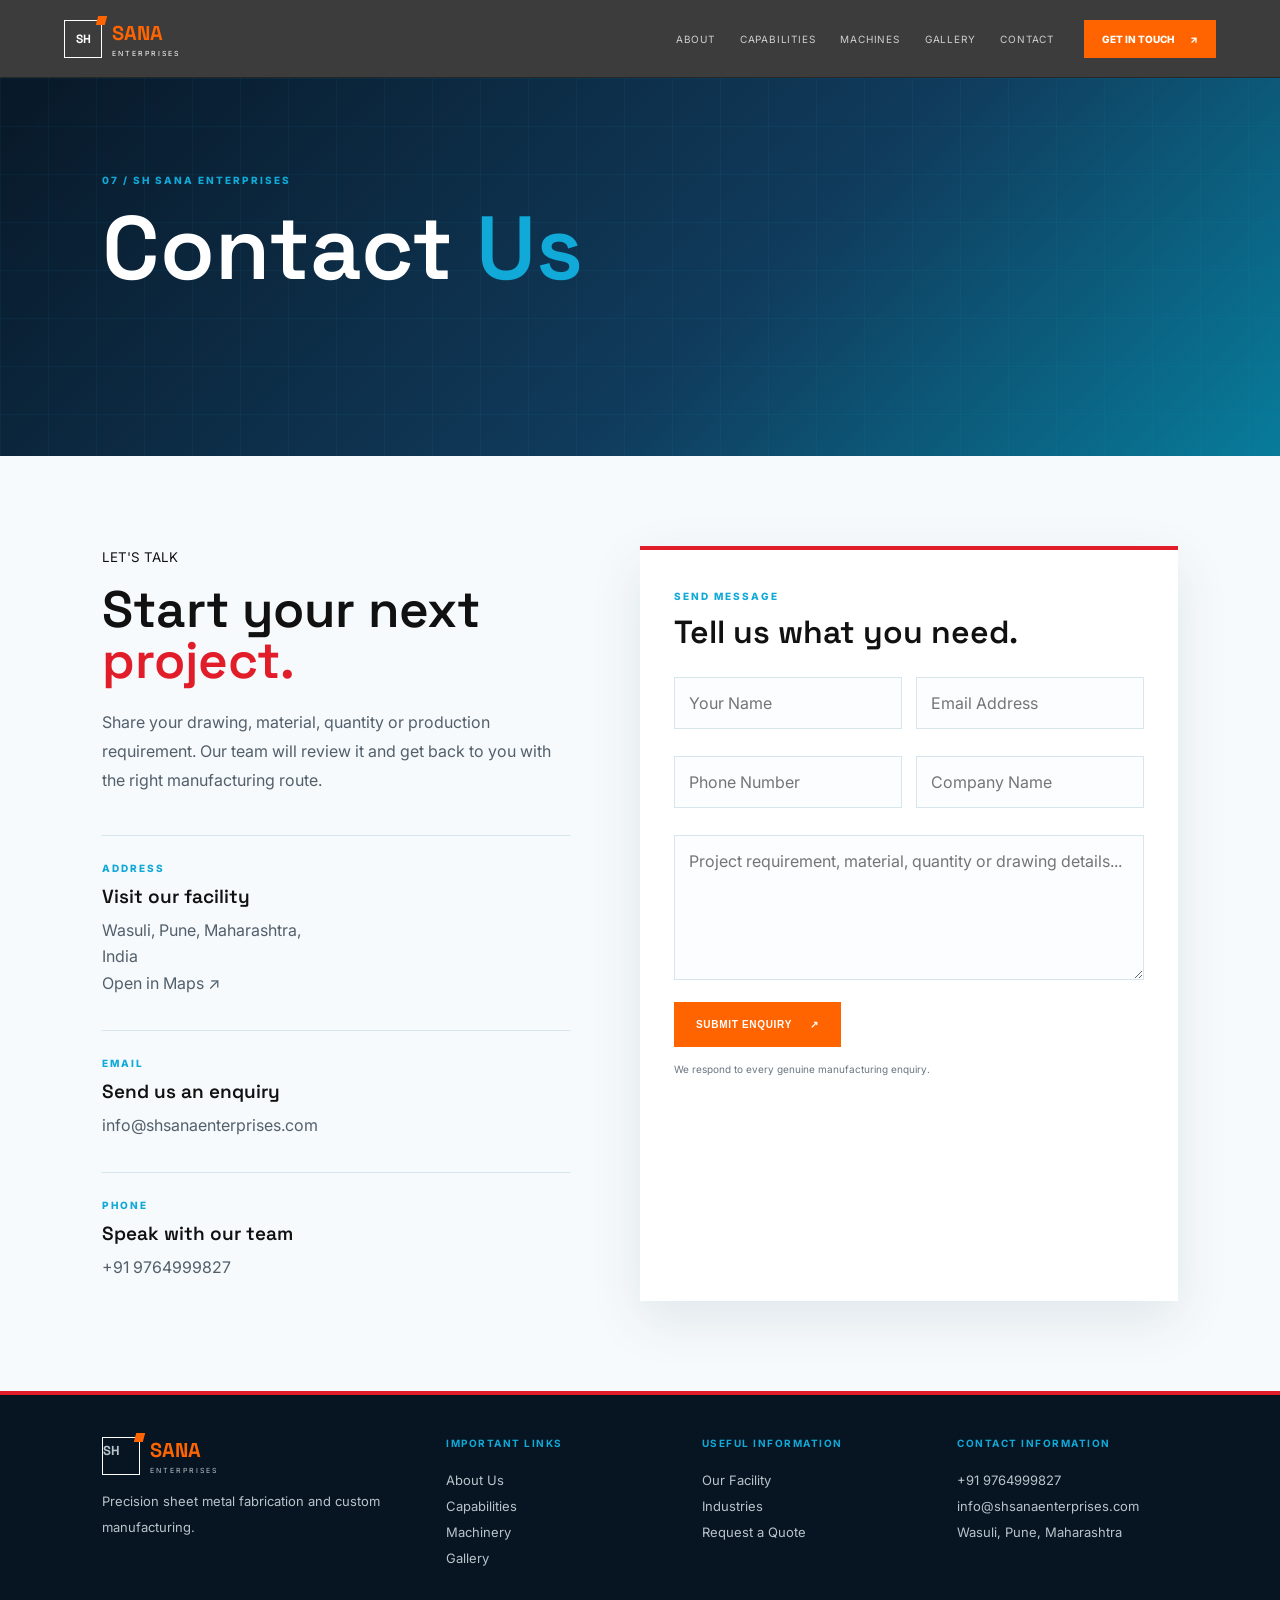
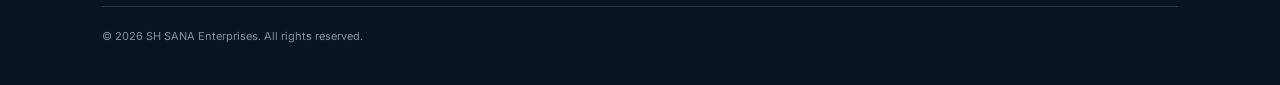
==== contact.html @ 7ee4628a "Add reference-style contact profile page" ====
<!doctype html>
<html lang="en">
<head>
<meta charset="utf-8">
<meta name="viewport" content="width=device-width,initial-scale=1">
<meta name="description" content="Contact SH SANA Enterprises Pvt. Ltd. for precision fabrication, machining, finishing and industrial assembly requirements.">
<title>Contact Us | SH SANA Enterprises Pvt. Ltd.</title>
<link rel="preconnect" href="https://fonts.googleapis.com">
<link rel="preconnect" href="https://fonts.gstatic.com" crossorigin>
<link href="https://fonts.googleapis.com/css2?family=Inter:wght@400;500;600;700;800&family=Space+Grotesk:wght@500;600;700&display=swap" rel="stylesheet">
<link rel="stylesheet" href="styles.css">
<style>
.contact-page{padding-top:78px}.contact-hero{min-height:42vh;padding:90px 8vw 70px;background:linear-gradient(135deg,#081827,#103b5c 58%,#087c9b);color:#fff;position:relative;overflow:hidden}.contact-hero:after{content:"";position:absolute;inset:0;background-image:linear-gradient(rgba(16,169,216,.13) 1px,transparent 1px),linear-gradient(90deg,rgba(16,169,216,.13) 1px,transparent 1px);background-size:48px 48px;opacity:.5}.contact-hero>*{position:relative;z-index:1}.contact-hero small,.contact-card small,.contact-form small{color:var(--cyan);font-weight:800;letter-spacing:2px;font-size:10px}.contact-hero h1{font:600 clamp(46px,7vw,92px)/.95 "Space Grotesk";margin:18px 0 0}.contact-hero h1 em{color:var(--cyan);font-style:normal}.contact-layout{display:grid;grid-template-columns:1fr 1.15fr;gap:70px;padding:90px 8vw;background:var(--paper)}.contact-layout h2{font:600 clamp(30px,4vw,52px)/1 "Space Grotesk";margin:18px 0 22px}.contact-layout h2 em{color:var(--red);font-style:normal}.contact-layout>div>p{max-width:480px;color:#53606b;line-height:1.8}.contact-details{display:grid;gap:14px;margin-top:40px}.contact-card{border-top:1px solid var(--line);padding:20px 0}.contact-card h3{font:600 19px "Space Grotesk";margin:8px 0}.contact-card p,.contact-card a{color:#53606b;line-height:1.65;text-decoration:none;margin:0}.contact-card a:hover{color:var(--red)}.contact-form{background:#fff;border-top:4px solid var(--red);padding:34px;box-shadow:0 18px 50px rgba(16,59,92,.1)}.contact-form h2{font-size:32px;margin-top:12px}.contact-form .two{display:grid;grid-template-columns:1fr 1fr;gap:14px}.contact-form input,.contact-form textarea{width:100%;border:1px solid var(--line);padding:15px 14px;margin:7px 0 10px;font:inherit;color:var(--ink);background:#fbfdfe}.contact-form textarea{min-height:145px;resize:vertical}.contact-form input:focus,.contact-form textarea:focus{outline:0;border-color:var(--cyan)}.contact-form button{border:0;cursor:pointer;margin-top:8px}.contact-form #contactNote{display:block;color:#687580;letter-spacing:0;font-weight:400;margin-top:16px}.contact-footer{padding:42px 8vw;background:#071522;color:#fff;display:grid;grid-template-columns:1.4fr 1fr 1fr 1fr;gap:35px}.contact-footer h4{color:var(--cyan);font-size:10px;letter-spacing:1.5px}.contact-footer a,.contact-footer span,.contact-footer p{display:block;color:#b8c4cc;text-decoration:none;font-size:13px;line-height:2}.contact-footer a:hover{color:#fff}.contact-footer .copyright{grid-column:1/-1;border-top:1px solid #263a49;padding-top:22px;color:#80909c;font-size:11px}
@media(max-width:800px){.contact-layout{grid-template-columns:1fr;padding:65px 7vw;gap:40px}.contact-footer{grid-template-columns:1fr 1fr;padding:36px 7vw}.contact-form{padding:24px}.contact-hero{padding:75px 7vw 60px}.contact-form .two{grid-template-columns:1fr}}
</style>
</head>
<body>
<header class="header" id="header">
  <a href="index.html" class="logo"><span class="logo-box">SH<i></i></span><span><b>SANA</b><small>ENTERPRISES</small></span></a>
  <nav><a href="index.html#about">About</a><a href="index.html#services">Capabilities</a><a href="index.html#machines">Machines</a><a href="index.html#gallery">Gallery</a><a href="contact.html">Contact</a></nav>
  <a class="top-cta" href="#message">Get in Touch <span>↗</span></a>
  <button class="hamb" id="hamb" aria-label="Open navigation">☰</button>
</header>

<main class="contact-page">
  <section class="contact-hero"><small>07 / SH SANA ENTERPRISES</small><h1>Contact <em>Us</em></h1></section>
  <section class="contact-layout">
    <div>
      <small>LET'S TALK</small><h2>Start your next<br><em>project.</em></h2>
      <p>Share your drawing, material, quantity or production requirement. Our team will review it and get back to you with the right manufacturing route.</p>
      <div class="contact-details">
        <article class="contact-card"><small>ADDRESS</small><h3>Visit our facility</h3><p>Wasuli, Pune, Maharashtra,<br>India</p><a href="https://maps.google.com/?q=Wasuli,Pune,Maharashtra" target="_blank" rel="noreferrer">Open in Maps ↗</a></article>
        <article class="contact-card"><small>EMAIL</small><h3>Send us an enquiry</h3><a href="mailto:info@shsanaenterprises.com">info@shsanaenterprises.com</a></article>
        <article class="contact-card"><small>PHONE</small><h3>Speak with our team</h3><a href="tel:+919764999827">+91 9764999827</a></article>
      </div>
    </div>
    <form class="contact-form" id="message">
      <small>SEND MESSAGE</small><h2>Tell us what you need.</h2>
      <div class="two"><input name="name" required placeholder="Your Name"><input name="email" type="email" required placeholder="Email Address"></div>
      <div class="two"><input name="phone" placeholder="Phone Number"><input name="company" placeholder="Company Name"></div>
      <textarea name="message" required placeholder="Project requirement, material, quantity or drawing details..."></textarea>
      <button class="btn orange" type="submit">Submit Enquiry <b>↗</b></button>
      <small id="contactNote">We respond to every genuine manufacturing enquiry.</small>
    </form>
  </section>
</main>

<footer class="contact-footer">
  <div><div class="logo"><span class="logo-box">SH<i></i></span><span><b>SANA</b><small>ENTERPRISES</small></span></div><p>Precision sheet metal fabrication and custom manufacturing.</p></div>
  <div><h4>IMPORTANT LINKS</h4><a href="index.html#about">About Us</a><a href="index.html#services">Capabilities</a><a href="index.html#machines">Machinery</a><a href="index.html#gallery">Gallery</a></div>
  <div><h4>USEFUL INFORMATION</h4><a href="index.html#facility">Our Facility</a><a href="index.html#industries">Industries</a><a href="index.html#contact">Request a Quote</a></div>
  <div><h4>CONTACT INFORMATION</h4><a href="tel:+919764999827">+91 9764999827</a><a href="mailto:info@shsanaenterprises.com">info@shsanaenterprises.com</a><span>Wasuli, Pune, Maharashtra</span></div>
  <div class="copyright">© 2026 SH SANA Enterprises. All rights reserved.</div>
</footer>
<script>
const nav=document.querySelector('.header nav');
document.getElementById('hamb').addEventListener('click',()=>nav.classList.toggle('open'));
nav.querySelectorAll('a').forEach(link=>link.addEventListener('click',()=>nav.classList.remove('open')));
document.getElementById('message').addEventListener('submit', function(event){
  event.preventDefault();
  const data=new FormData(this);
  const subject=encodeURIComponent('New website enquiry - '+data.get('name'));
  const body=encodeURIComponent(`Name: ${data.get('name')}\nEmail: ${data.get('email')}\nPhone: ${data.get('phone')||''}\nCompany: ${data.get('company')||''}\n\nProject requirement:\n${data.get('message')}`);
  document.getElementById('contactNote').textContent='Opening your email client...';
  location.href=`mailto:info@shsanaenterprises.com?subject=${subject}&body=${body}`;
});
</script>
</body>
</html>
---- styles.css ----
/* SH SANA brand palette */
:root{--cyan:#10a9d8;--red:#e21d2a;--blue:#153b70;--ink:#101a25;--paper:#f7fafc;--line:#d7e5ec}
body{background:var(--paper);color:var(--ink)}
.pointer{background:radial-gradient(circle,rgba(16,169,216,.16),transparent 68%)}
.header{background:rgba(16,59,92,.92);border-bottom-color:rgba(16,169,216,.35)}
.logo-box{border-color:var(--cyan)}
.logo-box i{background:var(--red)}
.logo b{color:var(--cyan)}
.header nav a:hover{color:var(--cyan)}
.top-cta,.btn.orange{background:var(--red)}
.top-cta:hover,.btn.orange:hover{background:#b91520}
.hero{background:linear-gradient(135deg,#081827 0%,#103b5c 58%,#087c9b 100%)}
.hero:after{background:linear-gradient(90deg,rgba(8,24,39,.98),rgba(8,24,39,.5) 48%,rgba(8,24,39,.08))}
.hero-lines{opacity:.42;background-image:linear-gradient(rgba(16,169,216,.2) 1px,transparent 1px),linear-gradient(90deg,rgba(16,169,216,.2) 1px,transparent 1px)}
.hero h1 em,.section-title h2 em,.facility-copy h2 em,.contact-copy h2 em{color:var(--cyan)}
.eyebrow i{background:var(--red)}
.btn.outline{border-color:var(--cyan);color:#fff}
.btn.outline:hover{background:var(--cyan);color:var(--ink)}
.stats{background:var(--red)}
.section-title small,.feature>b,.machine small,.facility-copy>small,.contact-copy>small{color:var(--red)}
.about-visual .about-tag{background:var(--cyan);color:var(--ink)}
.feature{border-top-color:var(--line)}
.dark{background:var(--ink)}
.service:hover{border-color:var(--cyan)}
.service>b,.service a{color:var(--cyan)}
.machine-photo{background:#dcebf2}
.facility{background:linear-gradient(135deg,#0d263d,#102c44 60%,#124d69)}
.facility-list span:before{background:var(--red)}
.industry:hover{background:var(--cyan);color:var(--ink)}
.industry b{color:var(--red)}
.ticker{background:var(--cyan);color:var(--ink)}
.g{border-color:var(--cyan)}
.contact{background:linear-gradient(135deg,#102c44,#081827)}
.contact-info a{color:var(--cyan)}
.quote-form input:focus,.quote-form textarea:focus{border-color:var(--cyan)}
footer{background:#071522;border-top:4px solid var(--red)}
footer h4{color:var(--cyan)}
@media(max-width:800px){.header nav{background:#102c44}.top-cta{display:none}}
*{box-sizing:border-box}html{scroll-behavior:smooth}body{margin:0;background:#f4f4f1;color:#111;font-family:Inter,Arial,sans-serif;overflow-x:hidden}.grain{position:fixed;inset:0;z-index:100;pointer-events:none;opacity:.035;background-image:url("data:image/svg+xml,%3Csvg xmlns='http://www.w3.org/2000/svg' width='180' height='180'%3E%3Cfilter id='n'%3E%3CfeTurbulence type='fractalNoise' baseFrequency='.9' numOctaves='3'/%3E%3C/filter%3E%3Crect width='100%25' height='100%25' filter='url(%23n)'/%3E%3C/svg%3E")}.pointer{position:fixed;width:240px;height:240px;border-radius:50%;background:radial-gradient(circle,rgba(255,91,0,.13),transparent 68%);pointer-events:none;z-index:1;transform:translate(-50%,-50%)}a{color:inherit}.header{height:78px;position:fixed;z-index:90;inset:0 0 auto;display:flex;align-items:center;padding:0 5vw;background:rgba(7,8,8,.78);backdrop-filter:blur(18px);color:#fff;border-bottom:1px solid #252626}.logo{display:flex;align-items:center;gap:10px;text-decoration:none;margin-right:auto}.logo-box{width:38px;height:38px;border:1px solid #fff;display:grid;place-items:center;font:700 12px "Space Grotesk";position:relative}.logo-box i{position:absolute;width:9px;height:9px;background:#ff6400;right:-5px;top:-5px;transform:skew(-15deg)}.logo>span:last-child{display:flex;flex-direction:column;line-height:.85}.logo b{font:700 20px "Space Grotesk";color:#ff6400}.logo small{font-size:7px;letter-spacing:2px;margin-top:5px}.header nav{display:flex;gap:25px}.header nav a{font-size:10px;text-transform:uppercase;letter-spacing:.8px;text-decoration:none;color:#cfcfcf;transition:.2s}.header nav a:hover{color:#ff6400}.top-cta{margin-left:30px;background:#ff6400;color:#fff;text-decoration:none;padding:13px 18px;font-size:10px;font-weight:800;text-transform:uppercase}.top-cta span{margin-left:14px}.hamb{display:none;background:none;border:0;color:#fff;font-size:24px}.hero{min-height:100vh;background:#080909;color:#fff;position:relative;display:flex;align-items:center;padding:140px 7vw 80px;overflow:hidden}.hero:before{content:"";position:absolute;inset:0;background:radial-gradient(circle at 78% 50%,rgba(255,90,0,.18),transparent 28%),linear-gradient(90deg,#060707 25%,rgba(6,7,7,.84),#111 100%)}.hero-lines{position:absolute;inset:0;background-image:linear-gradient(rgba(255,255,255,.035) 1px,transparent 1px),linear-gradient(90deg,rgba(255,255,255,.035) 1px,transparent 1px);background-size:70px 70px;animation:moveGrid 20s linear infinite}.hero-content{position:relative;z-index:4;max-width:700px}.eyebrow,.section-title small,.facility-copy>small,.contact-copy>small{color:#ff6400;font-size:10px;font-weight:800;letter-spacing:2px}.eyebrow i{display:inline-block;width:28px;height:1px;background:#ff6400;vertical-align:middle;margin-right:8px}.hero h1{font:700 clamp(65px,8vw,115px) "Space Grotesk";line-height:.86;letter-spacing:-6px;margin:26px 0}.hero h1 em,.section-title em,.facility-copy em,.contact-copy em{font-style:normal;color:#ff6400}.hero-content>p{max-width:590px;color:#aaa;line-height:1.8;font-size:15px}.actions{display:flex;gap:12px;margin-top:32px}.btn{display:inline-flex;align-items:center;gap:18px;padding:17px 22px;border:1px solid transparent;text-decoration:none;text-transform:uppercase;font-size:10px;font-weight:800;letter-spacing:.7px;cursor:pointer}.btn.orange{background:#ff6400;color:#fff}.btn.outline{border-color:#4a4a4a;color:#fff;background:transparent}.btn:hover{transform:translateY(-3px)}.trust-row{display:flex;flex-wrap:wrap;gap:18px;margin-top:42px;color:#888;font-size:9px;letter-spacing:1.3px}.trust-row span:before{content:"✦";color:#ff6400;margin-right:7px}.hero-image{position:absolute;right:-2vw;top:15%;width:min(56vw,800px);height:680px;z-index:3}.hero-image img{position:absolute;width:76%;height:58%;object-fit:cover;right:4%;top:13%;filter:saturate(.72) contrast(1.1);clip-path:polygon(10% 0,100% 0,100% 86%,82% 100%,0 100%,0 14%);box-shadow:0 0 90px rgba(255,83,0,.12)}.hero-glow{position:absolute;right:15%;top:15%;width:65%;height:58%;background:#ff6400;filter:blur(120px);opacity:.14}.image-frame{position:absolute;right:5%;top:9%;width:76%;height:58%;border:1px solid rgba(255,100,0,.5);transform:translate(22px,20px)}.hero-spec{position:absolute;right:0;bottom:16%;border-left:2px solid #ff6400;padding-left:14px;display:flex;flex-direction:column}.hero-spec small{font-size:8px;letter-spacing:2px;color:#888}.hero-spec strong{font:700 52px "Space Grotesk";line-height:1}.hero-spec strong span{font-size:15px;color:#ff6400}.hero-spec em{font-size:8px;letter-spacing:2px;color:#aaa;font-style:normal}.scroll{position:absolute;bottom:25px;left:7vw;color:#777;font-size:9px;letter-spacing:2px}.scroll b{color:#ff6400;margin-left:10px}.stats{display:grid;grid-template-columns:repeat(4,1fr);background:#ff6400;color:#fff;padding:28px 7vw}.stats>div{display:flex;align-items:baseline;justify-content:center;gap:8px;border-right:1px solid rgba(255,255,255,.3)}.stats>div:last-child{border:0}.stats strong{font:700 clamp(30px,4vw,53px) "Space Grotesk"}.stats span{font-size:8px;letter-spacing:1.2px}.section{padding:125px 7vw}.section-title{display:grid;grid-template-columns:1fr 1fr;gap:60px;align-items:end;margin-bottom:58px}.section-title h2{font:700 clamp(52px,6.4vw,90px) "Space Grotesk";line-height:.9;letter-spacing:-5px;margin:20px 0 0}.section-title p{max-width:530px;color:#666;font-size:14px;line-height:1.9}.about-grid{display:grid;grid-template-columns:1.05fr .95fr;gap:18px}.about-visual{position:relative;min-height:530px;background:#222;overflow:hidden}.about-visual img{width:100%;height:100%;object-fit:cover;filter:grayscale(.25) contrast(1.1)}.about-visual:after{content:"";position:absolute;inset:0;background:linear-gradient(135deg,transparent 45%,rgba(255,91,0,.25))}.about-tag{position:absolute;z-index:2;left:28px;bottom:25px;color:#fff;border-left:2px solid #ff6400;padding-left:12px;font:500 14px "Space Grotesk";letter-spacing:1px}.about-tag b{color:#ff6400}.about-copy{display:grid;background:#ddd;gap:1px}.feature{background:#f4f4f1;padding:34px;display:grid;grid-template-columns:45px 1fr;gap:20px}.feature>b{color:#ff6400;font:600 12px "Space Grotesk"}.feature h3{font:600 22px "Space Grotesk";margin:0 0 8px}.feature p{margin:0;color:#777;font-size:12px;line-height:1.7}.dark{background:#0a0b0b;color:#fff}.dark .section-title p{color:#858585}.service-grid{display:grid;grid-template-columns:repeat(4,1fr);gap:1px;background:#333}.service{background:#0e0f0f;min-height:275px;padding:30px;position:relative;transition:.3s}.service:hover{background:#171818;transform:translateY(-5px)}.service>span{color:#666;font-size:9px}.service>b{display:block;color:#ff6400;font-size:40px;font-weight:400;margin:28px 0}.service h3{font:600 23px "Space Grotesk";margin:0 0 9px}.service p{color:#888;font-size:12px;line-height:1.65;max-width:250px}.service a{position:absolute;bottom:27px;color:#ff6400;font-size:9px;text-transform:uppercase;text-decoration:none}.machine-grid{display:grid;grid-template-columns:repeat(3,1fr);gap:18px}.machine{background:#fff;border:1px solid #ddd;overflow:hidden;transition:.35s}.machine:hover{transform:translateY(-6px);box-shadow:0 25px 60px rgba(0,0,0,.12)}.machine-photo{height:320px;background:#ddd;overflow:hidden}.machine-photo img{width:100%;height:100%;object-fit:cover;transition:.7s;filter:saturate(.8)}.machine:hover .machine-photo img{transform:scale(1.06);filter:saturate(1)}.machine>div:last-child{padding:27px}.machine small{color:#ff6400;font-size:9px;letter-spacing:1.5px}.machine h3{font:700 28px "Space Grotesk";margin:8px 0}.machine p{color:#777;font-size:12px;line-height:1.7;margin:0}.facility{display:grid;grid-template-columns:.8fr 1.2fr;min-height:680px}.facility-copy{padding:120px 7vw}.facility-copy h2,.contact-copy h2{font:700 clamp(58px,7vw,100px) "Space Grotesk";line-height:.88;letter-spacing:-5px;margin:25px 0}.facility-copy>p,.contact-copy>p{color:#888;line-height:1.8;max-width:450px}.facility-list{display:flex;flex-direction:column;gap:12px;margin-top:45px}.facility-list span{font-size:9px;letter-spacing:1.5px;color:#ddd}.facility-list span:before{content:"—";color:#ff6400;margin-right:10px}.facility-photo{position:relative;overflow:hidden;background:#222}.facility-photo img{width:100%;height:100%;object-fit:cover;filter:grayscale(.2) contrast(1.1)}.facility-overlay{position:absolute;inset:0;background:linear-gradient(90deg,#0a0b0b 0%,transparent 35%,rgba(255,91,0,.18) 100%)}.coordinate{position:absolute;right:7%;top:12%;color:#fff;border-left:2px solid #ff6400;padding-left:12px;font:600 16px "Space Grotesk"}.coordinate b{color:#ff6400}.industry-grid{display:grid;grid-template-columns:repeat(4,1fr);gap:1px;background:#ccc}.industry{background:#f4f4f1;min-height:270px;padding:30px;position:relative;border:1px solid transparent;transition:.3s}.industry:hover{background:#fff;border-color:#ff6400;transform:translateY(-5px)}.industry>span{font-size:9px;color:#999}.industry h3{font:600 29px "Space Grotesk";margin:75px 0 8px;max-width:210px}.industry p{font-size:12px;color:#777;line-height:1.6;margin:0}.industry>b{position:absolute;right:24px;top:24px;color:#ff6400}.ticker{background:#ff6400;color:#fff;overflow:hidden;white-space:nowrap;padding:22px 0}.ticker div{display:inline-block;font:700 18px "Space Grotesk";letter-spacing:2px;animation:marquee 22s linear infinite}.ticker i{font-style:normal;margin:0 32px}.gallery-grid{display:grid;grid-template-columns:1.4fr .8fr .8fr;grid-template-rows:270px 270px;gap:10px}.g{margin:0;overflow:hidden;position:relative;background:#222}.g:first-child{grid-row:span 2}.g img{width:100%;height:100%;object-fit:cover;transition:.8s;filter:grayscale(.15) contrast(1.08)}.g:hover img{transform:scale(1.08);filter:grayscale(0)}.contact{display:grid;grid-template-columns:1fr 1fr;gap:80px;padding:125px 7vw}.contact-info{display:flex;flex-direction:column;gap:10px;margin-top:45px}.contact-info a,.contact-info span{color:#ddd;text-decoration:none;font-size:14px}.quote-form{background:#141515;border:1px solid #292a2a;padding:36px}.two{display:grid;grid-template-columns:1fr 1fr;gap:10px;margin-bottom:10px}.quote-form input,.quote-form textarea{width:100%;border:1px solid #333;background:#0d0e0e;color:#fff;padding:16px;font:inherit;font-size:12px;outline:none}.quote-form input:focus,.quote-form textarea:focus{border-color:#ff6400}.quote-form textarea{height:165px;resize:vertical;margin-bottom:14px}.quote-form>small{display:block;color:#666;font-size:9px;margin-top:13px;line-height:1.5}footer{background:#060707;color:#fff;padding:60px 7vw 20px;display:grid;grid-template-columns:1.4fr .7fr 1fr 1fr;gap:50px}.foot-brand p{color:#777;font-size:11px;line-height:1.7;max-width:280px;margin-top:18px}footer h4{font-size:9px;letter-spacing:1.5px;color:#ff6400;margin:0 0 18px}footer a,footer span,footer p{display:block;color:#888;text-decoration:none;font-size:11px;line-height:2}.footer-link{color:#fff!important;border-bottom:1px solid #ff6400;display:inline-block!important}.copyright{grid-column:1/-1;border-top:1px solid #222;padding-top:18px;color:#555;font-size:9px}.reveal{opacity:0;transform:translateY(35px);transition:opacity .8s ease,transform .8s cubic-bezier(.2,.7,.2,1)}.reveal.visible{opacity:1;transform:none}@keyframes moveGrid{to{background-position:70px 70px}}@keyframes marquee{to{transform:translateX(-50%)}}@media(max-width:1050px){.header nav{gap:13px}.header nav a{font-size:8px}.hero-image{right:-20%;opacity:.5}.service-grid{grid-template-columns:repeat(2,1fr)}.industry-grid{grid-template-columns:repeat(2,1fr)}.machine-grid{grid-template-columns:1fr}}@media(max-width:760px){.pointer{display:none}.header{padding:0 20px}.header nav,.top-cta{display:none}.hamb{display:block}.header nav.open{display:flex;position:absolute;top:78px;left:0;right:0;background:#090a0a;padding:24px;flex-direction:column;gap:18px}.header nav.open a{font-size:10px}.hero{padding:135px 24px 80px;min-height:850px}.hero h1{font-size:65px;letter-spacing:-4px}.hero-image{right:-55%;top:38%;width:760px;opacity:.32}.stats{grid-template-columns:repeat(2,1fr);padding:18px}.stats>div{padding:15px 3px;flex-direction:column;align-items:center}.stats>div:nth-child(2){border-right:0}.stats>div:nth-child(-n+2){border-bottom:1px solid rgba(255,255,255,.3)}.section{padding:80px 24px}.section-title{grid-template-columns:1fr;gap:25px;margin-bottom:40px}.section-title h2{font-size:55px;letter-spacing:-3px}.about-grid{grid-template-columns:1fr}.about-visual{min-height:430px}.service-grid{grid-template-columns:1fr}.service{min-height:245px}.facility{grid-template-columns:1fr}.facility-copy{padding:80px 24px}.facility-photo{min-height:430px}.industry-grid{grid-template-columns:1fr}.gallery-grid{grid-template-columns:1fr 1fr;grid-template-rows:210px 210px 210px}.g:first-child{grid-row:span 2}.contact{grid-template-columns:1fr;padding:80px 24px;gap:40px}.two{grid-template-columns:1fr}footer{grid-template-columns:1fr 1fr;padding:50px 24px;gap:35px}.foot-brand{grid-column:1/-1}.copyright{grid-column:1/-1}.trust-row{gap:10px}.actions{flex-direction:column;align-items:flex-start}}
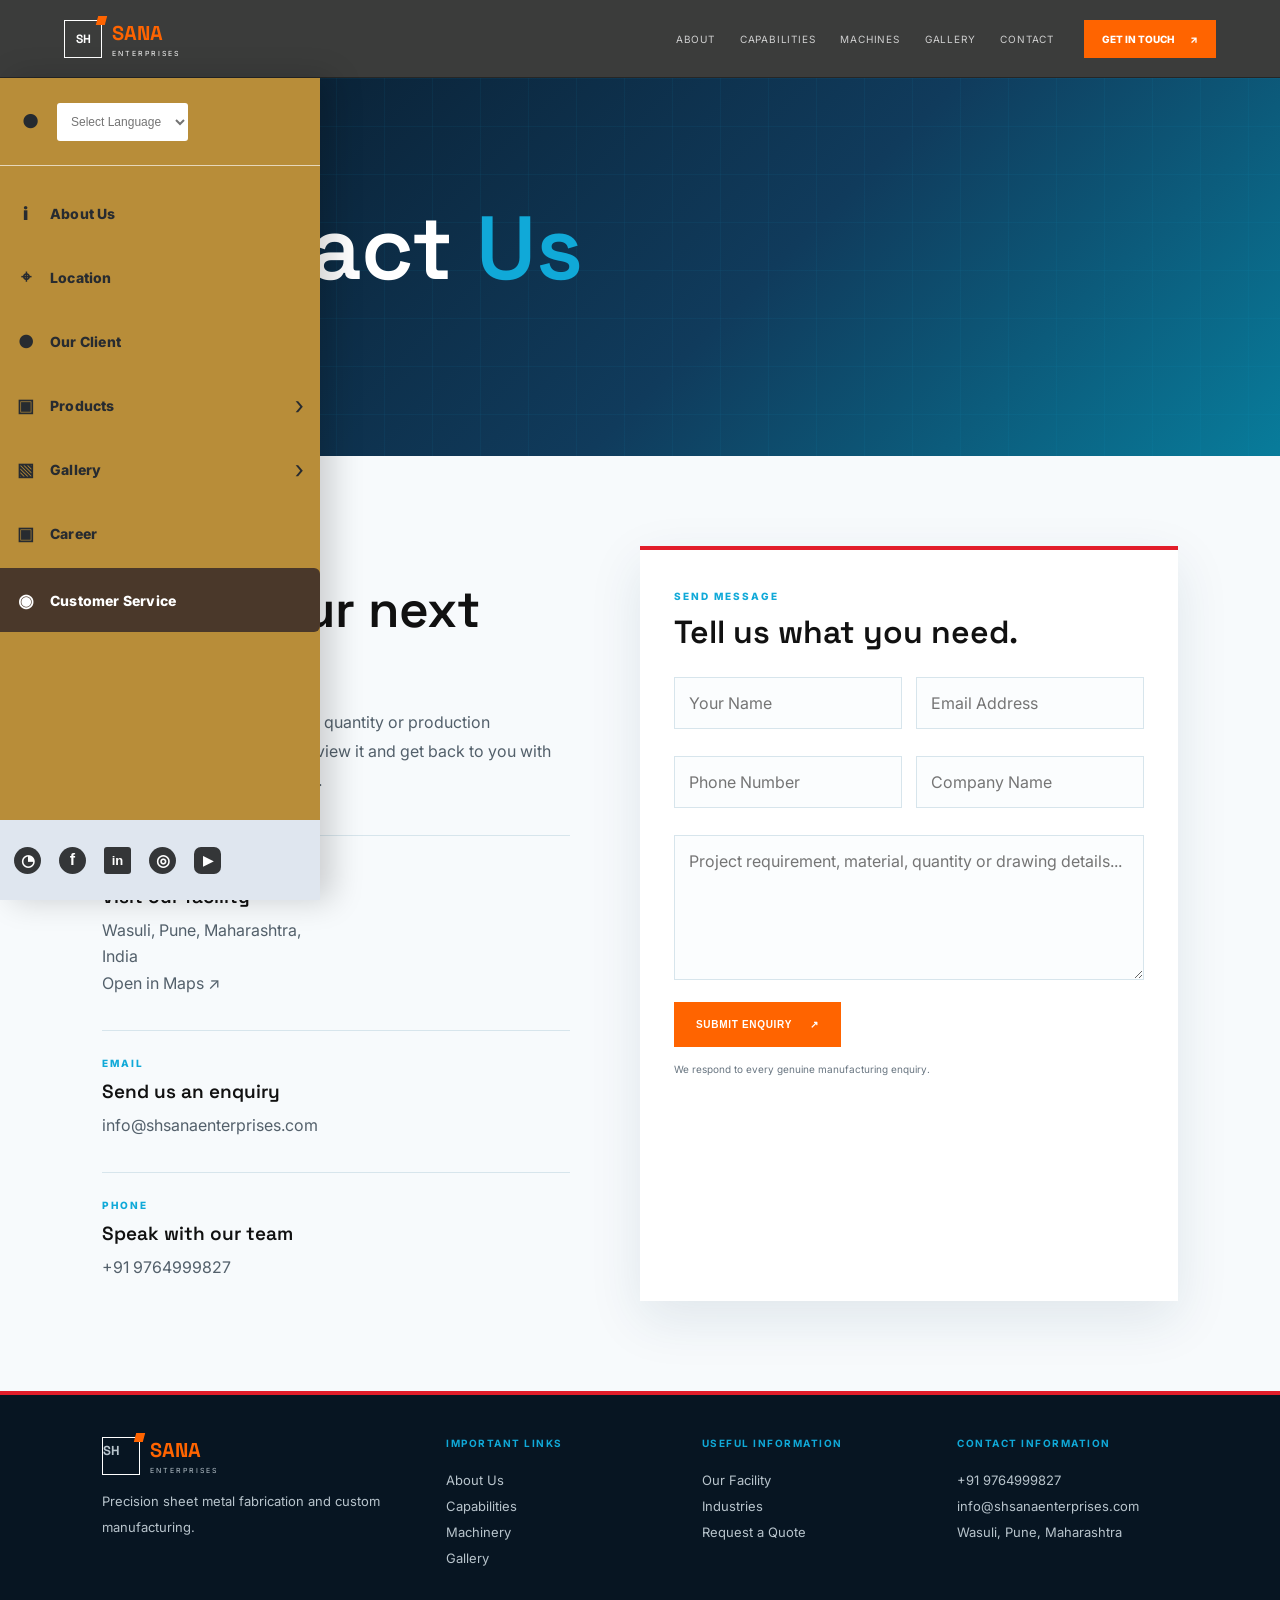
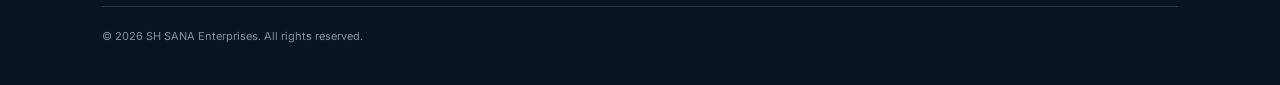
==== commit 24680b08: "Show mobile drawer by default" ====
--- a/contact.html
+++ b/contact.html
@@ -19,8 +19,17 @@
   <a href="index.html" class="logo"><span class="logo-box">SH<i></i></span><span><b>SANA</b><small>ENTERPRISES</small></span></a>
   <nav><a href="index.html#about">About</a><a href="index.html#services">Capabilities</a><a href="index.html#machines">Machines</a><a href="index.html#gallery">Gallery</a><a href="contact.html">Contact</a></nav>
   <a class="top-cta" href="#message">Get in Touch <span>↗</span></a>
-  <button class="hamb" id="hamb" aria-label="Open navigation">☰</button>
+  <button class="hamb" id="hamb" aria-label="Open navigation" aria-expanded="false">☰</button>
 </header>
+<div class="menu-overlay" id="menuOverlay"></div>
+<aside class="mobile-panel open" id="mobilePanel" aria-hidden="false">
+  <div class="panel-language"><span>●</span><select aria-label="Select language"><option>Select Language</option><option>English</option><option>Hindi</option><option>Marathi</option></select></div>
+  <nav class="panel-links">
+    <a href="index.html#about"><span class="panel-icon">i</span>About Us</a><a href="index.html#facility"><span class="panel-icon">⌖</span>Location</a><a href="index.html#industries"><span class="panel-icon">●</span>Our Client</a>
+    <a href="index.html#services"><span class="panel-icon">▣</span>Products <b>›</b></a><a href="index.html#gallery"><span class="panel-icon">▧</span>Gallery <b>›</b></a><a href="index.html#contact"><span class="panel-icon">▣</span>Career</a><a class="panel-service" href="#message"><span class="panel-icon">◉</span>Customer Service</a>
+  </nav>
+  <div class="panel-social"><a href="https://wa.me/919764999827" aria-label="WhatsApp">◔</a><a href="#" aria-label="Facebook">f</a><a href="#" aria-label="LinkedIn">in</a><a href="#" aria-label="Instagram">◎</a><a href="#" aria-label="YouTube">▶</a></div>
+</aside>
 
 <main class="contact-page">
   <section class="contact-hero"><small>07 / SH SANA ENTERPRISES</small><h1>Contact <em>Us</em></h1></section>
@@ -53,9 +62,11 @@
   <div class="copyright">© 2026 SH SANA Enterprises. All rights reserved.</div>
 </footer>
 <script>
-const nav=document.querySelector('.header nav');
-document.getElementById('hamb').addEventListener('click',()=>nav.classList.toggle('open'));
-nav.querySelectorAll('a').forEach(link=>link.addEventListener('click',()=>nav.classList.remove('open')));
+const nav=document.querySelector('.header nav'),hamb=document.getElementById('hamb'),panel=document.getElementById('mobilePanel'),overlay=document.getElementById('menuOverlay');
+function togglePanel(open){panel.classList.toggle('open',open);overlay.classList.toggle('open',open);panel.setAttribute('aria-hidden',String(!open));hamb.setAttribute('aria-expanded',String(open))}
+hamb.addEventListener('click',()=>togglePanel(!panel.classList.contains('open')));
+overlay.addEventListener('click',()=>togglePanel(false));
+document.querySelectorAll('.panel-links a').forEach(link=>link.addEventListener('click',()=>togglePanel(false)));
 document.getElementById('message').addEventListener('submit', function(event){
   event.preventDefault();
   const data=new FormData(this);
--- a/styles.css
+++ b/styles.css
@@ -36,4 +36,16 @@
 footer{background:#071522;border-top:4px solid var(--red)}
 footer h4{color:var(--cyan)}
 @media(max-width:800px){.header nav{background:#102c44}.top-cta{display:none}}
+.menu-overlay{display:none}.mobile-panel{display:none}
+@media(max-width:800px){
+	.hamb{display:block;position:relative;z-index:141;cursor:pointer}
+	.header nav{display:none}
+	.menu-overlay{display:block;position:fixed;inset:0;background:rgba(8,15,22,.42);opacity:0;pointer-events:none;transition:opacity .25s;z-index:120}
+	.mobile-panel{display:flex;flex-direction:column;position:fixed;z-index:130;inset:0 auto 0 0;width:min(320px,82vw);background:#b88d39;color:#252a30;transform:translateX(-102%);transition:transform .3s ease;box-shadow:12px 0 30px rgba(0,0,0,.18)}
+	.mobile-panel.open{transform:translateX(0)}.menu-overlay.open{opacity:1;pointer-events:auto}
+	.panel-language{height:88px;border-bottom:1px solid rgba(255,255,255,.65);display:flex;align-items:center;gap:18px;padding:0 22px;font-size:19px}.panel-language select{min-width:126px;padding:11px 10px;border:0;border-radius:3px;background:#fff;color:#747474;font-size:12px}.panel-links{display:flex!important;flex-direction:column;gap:0!important;padding-top:15px}.panel-links a{display:flex;align-items:center;gap:14px;min-height:64px;padding:0 16px;color:#272b30!important;text-decoration:none!important;font-size:14px!important;font-weight:800;letter-spacing:.2px;text-transform:none!important}.panel-links a b{margin-left:auto;font-size:25px;font-weight:400}.panel-icon{display:grid;place-items:center;width:20px;font-size:18px;font-weight:900}.panel-service{margin-top:3px;background:#4a382a;color:#fff!important;border-radius:0 6px 6px 0}.panel-service .panel-icon{color:#fff}.panel-social{margin-top:auto;min-height:80px;background:#dfe6ef;display:flex;align-items:center;gap:18px;padding:0 14px}.panel-social a{display:grid;place-items:center;width:27px;height:27px;border-radius:50%;background:#343638;color:#fff;text-decoration:none;font:bold 16px Arial}.panel-social a:nth-child(3){border-radius:3px;font-size:13px}.panel-social a:last-child{border-radius:7px;font-size:13px}
+}
+.mobile-panel{display:flex;flex-direction:column;position:fixed;z-index:130;inset:78px auto 0 0;width:320px;background:#b88d39;color:#252a30;transform:translateX(0);box-shadow:12px 0 30px rgba(0,0,0,.18)}
+.mobile-panel.open{transform:translateX(0)}.panel-language{height:88px;flex:none;border-bottom:1px solid rgba(255,255,255,.65);display:flex;align-items:center;gap:18px;padding:0 22px;font-size:19px}.panel-language select{min-width:126px;padding:11px 10px;border:0;border-radius:3px;background:#fff;color:#747474;font-size:12px}.panel-links{display:flex;flex-direction:column;gap:0;padding-top:15px}.panel-links a{display:flex;align-items:center;gap:14px;min-height:64px;padding:0 16px;color:#272b30;text-decoration:none;font-size:14px;font-weight:800;letter-spacing:.2px}.panel-links a b{margin-left:auto;font-size:25px;font-weight:400}.panel-icon{display:grid;place-items:center;width:20px;font-size:18px;font-weight:900}.panel-service{margin-top:3px;background:#4a382a;color:#fff!important;border-radius:0 6px 6px 0}.panel-service .panel-icon{color:#fff}.panel-social{margin-top:auto;min-height:80px;background:#dfe6ef;display:flex;align-items:center;gap:18px;padding:0 14px}.panel-social a{display:grid;place-items:center;width:27px;height:27px;border-radius:50%;background:#343638;color:#fff;text-decoration:none;font:bold 16px Arial}.panel-social a:nth-child(3){border-radius:3px;font-size:13px}.panel-social a:last-child{border-radius:7px;font-size:13px}.hamb{display:block;position:relative;z-index:141;cursor:pointer}
+@media(max-width:800px){.mobile-panel{inset:0 auto 0 0;width:min(320px,82vw)}.hamb{display:block}}
 *{box-sizing:border-box}html{scroll-behavior:smooth}body{margin:0;background:#f4f4f1;color:#111;font-family:Inter,Arial,sans-serif;overflow-x:hidden}.grain{position:fixed;inset:0;z-index:100;pointer-events:none;opacity:.035;background-image:url("data:image/svg+xml,%3Csvg xmlns='http://www.w3.org/2000/svg' width='180' height='180'%3E%3Cfilter id='n'%3E%3CfeTurbulence type='fractalNoise' baseFrequency='.9' numOctaves='3'/%3E%3C/filter%3E%3Crect width='100%25' height='100%25' filter='url(%23n)'/%3E%3C/svg%3E")}.pointer{position:fixed;width:240px;height:240px;border-radius:50%;background:radial-gradient(circle,rgba(255,91,0,.13),transparent 68%);pointer-events:none;z-index:1;transform:translate(-50%,-50%)}a{color:inherit}.header{height:78px;position:fixed;z-index:90;inset:0 0 auto;display:flex;align-items:center;padding:0 5vw;background:rgba(7,8,8,.78);backdrop-filter:blur(18px);color:#fff;border-bottom:1px solid #252626}.logo{display:flex;align-items:center;gap:10px;text-decoration:none;margin-right:auto}.logo-box{width:38px;height:38px;border:1px solid #fff;display:grid;place-items:center;font:700 12px "Space Grotesk";position:relative}.logo-box i{position:absolute;width:9px;height:9px;background:#ff6400;right:-5px;top:-5px;transform:skew(-15deg)}.logo>span:last-child{display:flex;flex-direction:column;line-height:.85}.logo b{font:700 20px "Space Grotesk";color:#ff6400}.logo small{font-size:7px;letter-spacing:2px;margin-top:5px}.header nav{display:flex;gap:25px}.header nav a{font-size:10px;text-transform:uppercase;letter-spacing:.8px;text-decoration:none;color:#cfcfcf;transition:.2s}.header nav a:hover{color:#ff6400}.top-cta{margin-left:30px;background:#ff6400;color:#fff;text-decoration:none;padding:13px 18px;font-size:10px;font-weight:800;text-transform:uppercase}.top-cta span{margin-left:14px}.hamb{display:none;background:none;border:0;color:#fff;font-size:24px}.hero{min-height:100vh;background:#080909;color:#fff;position:relative;display:flex;align-items:center;padding:140px 7vw 80px;overflow:hidden}.hero:before{content:"";position:absolute;inset:0;background:radial-gradient(circle at 78% 50%,rgba(255,90,0,.18),transparent 28%),linear-gradient(90deg,#060707 25%,rgba(6,7,7,.84),#111 100%)}.hero-lines{position:absolute;inset:0;background-image:linear-gradient(rgba(255,255,255,.035) 1px,transparent 1px),linear-gradient(90deg,rgba(255,255,255,.035) 1px,transparent 1px);background-size:70px 70px;animation:moveGrid 20s linear infinite}.hero-content{position:relative;z-index:4;max-width:700px}.eyebrow,.section-title small,.facility-copy>small,.contact-copy>small{color:#ff6400;font-size:10px;font-weight:800;letter-spacing:2px}.eyebrow i{display:inline-block;width:28px;height:1px;background:#ff6400;vertical-align:middle;margin-right:8px}.hero h1{font:700 clamp(65px,8vw,115px) "Space Grotesk";line-height:.86;letter-spacing:-6px;margin:26px 0}.hero h1 em,.section-title em,.facility-copy em,.contact-copy em{font-style:normal;color:#ff6400}.hero-content>p{max-width:590px;color:#aaa;line-height:1.8;font-size:15px}.actions{display:flex;gap:12px;margin-top:32px}.btn{display:inline-flex;align-items:center;gap:18px;padding:17px 22px;border:1px solid transparent;text-decoration:none;text-transform:uppercase;font-size:10px;font-weight:800;letter-spacing:.7px;cursor:pointer}.btn.orange{background:#ff6400;color:#fff}.btn.outline{border-color:#4a4a4a;color:#fff;background:transparent}.btn:hover{transform:translateY(-3px)}.trust-row{display:flex;flex-wrap:wrap;gap:18px;margin-top:42px;color:#888;font-size:9px;letter-spacing:1.3px}.trust-row span:before{content:"✦";color:#ff6400;margin-right:7px}.hero-image{position:absolute;right:-2vw;top:15%;width:min(56vw,800px);height:680px;z-index:3}.hero-image img{position:absolute;width:76%;height:58%;object-fit:cover;right:4%;top:13%;filter:saturate(.72) contrast(1.1);clip-path:polygon(10% 0,100% 0,100% 86%,82% 100%,0 100%,0 14%);box-shadow:0 0 90px rgba(255,83,0,.12)}.hero-glow{position:absolute;right:15%;top:15%;width:65%;height:58%;background:#ff6400;filter:blur(120px);opacity:.14}.image-frame{position:absolute;right:5%;top:9%;width:76%;height:58%;border:1px solid rgba(255,100,0,.5);transform:translate(22px,20px)}.hero-spec{position:absolute;right:0;bottom:16%;border-left:2px solid #ff6400;padding-left:14px;display:flex;flex-direction:column}.hero-spec small{font-size:8px;letter-spacing:2px;color:#888}.hero-spec strong{font:700 52px "Space Grotesk";line-height:1}.hero-spec strong span{font-size:15px;color:#ff6400}.hero-spec em{font-size:8px;letter-spacing:2px;color:#aaa;font-style:normal}.scroll{position:absolute;bottom:25px;left:7vw;color:#777;font-size:9px;letter-spacing:2px}.scroll b{color:#ff6400;margin-left:10px}.stats{display:grid;grid-template-columns:repeat(4,1fr);background:#ff6400;color:#fff;padding:28px 7vw}.stats>div{display:flex;align-items:baseline;justify-content:center;gap:8px;border-right:1px solid rgba(255,255,255,.3)}.stats>div:last-child{border:0}.stats strong{font:700 clamp(30px,4vw,53px) "Space Grotesk"}.stats span{font-size:8px;letter-spacing:1.2px}.section{padding:125px 7vw}.section-title{display:grid;grid-template-columns:1fr 1fr;gap:60px;align-items:end;margin-bottom:58px}.section-title h2{font:700 clamp(52px,6.4vw,90px) "Space Grotesk";line-height:.9;letter-spacing:-5px;margin:20px 0 0}.section-title p{max-width:530px;color:#666;font-size:14px;line-height:1.9}.about-grid{display:grid;grid-template-columns:1.05fr .95fr;gap:18px}.about-visual{position:relative;min-height:530px;background:#222;overflow:hidden}.about-visual img{width:100%;height:100%;object-fit:cover;filter:grayscale(.25) contrast(1.1)}.about-visual:after{content:"";position:absolute;inset:0;background:linear-gradient(135deg,transparent 45%,rgba(255,91,0,.25))}.about-tag{position:absolute;z-index:2;left:28px;bottom:25px;color:#fff;border-left:2px solid #ff6400;padding-left:12px;font:500 14px "Space Grotesk";letter-spacing:1px}.about-tag b{color:#ff6400}.about-copy{display:grid;background:#ddd;gap:1px}.feature{background:#f4f4f1;padding:34px;display:grid;grid-template-columns:45px 1fr;gap:20px}.feature>b{color:#ff6400;font:600 12px "Space Grotesk"}.feature h3{font:600 22px "Space Grotesk";margin:0 0 8px}.feature p{margin:0;color:#777;font-size:12px;line-height:1.7}.dark{background:#0a0b0b;color:#fff}.dark .section-title p{color:#858585}.service-grid{display:grid;grid-template-columns:repeat(4,1fr);gap:1px;background:#333}.service{background:#0e0f0f;min-height:275px;padding:30px;position:relative;transition:.3s}.service:hover{background:#171818;transform:translateY(-5px)}.service>span{color:#666;font-size:9px}.service>b{display:block;color:#ff6400;font-size:40px;font-weight:400;margin:28px 0}.service h3{font:600 23px "Space Grotesk";margin:0 0 9px}.service p{color:#888;font-size:12px;line-height:1.65;max-width:250px}.service a{position:absolute;bottom:27px;color:#ff6400;font-size:9px;text-transform:uppercase;text-decoration:none}.machine-grid{display:grid;grid-template-columns:repeat(3,1fr);gap:18px}.machine{background:#fff;border:1px solid #ddd;overflow:hidden;transition:.35s}.machine:hover{transform:translateY(-6px);box-shadow:0 25px 60px rgba(0,0,0,.12)}.machine-photo{height:320px;background:#ddd;overflow:hidden}.machine-photo img{width:100%;height:100%;object-fit:cover;transition:.7s;filter:saturate(.8)}.machine:hover .machine-photo img{transform:scale(1.06);filter:saturate(1)}.machine>div:last-child{padding:27px}.machine small{color:#ff6400;font-size:9px;letter-spacing:1.5px}.machine h3{font:700 28px "Space Grotesk";margin:8px 0}.machine p{color:#777;font-size:12px;line-height:1.7;margin:0}.facility{display:grid;grid-template-columns:.8fr 1.2fr;min-height:680px}.facility-copy{padding:120px 7vw}.facility-copy h2,.contact-copy h2{font:700 clamp(58px,7vw,100px) "Space Grotesk";line-height:.88;letter-spacing:-5px;margin:25px 0}.facility-copy>p,.contact-copy>p{color:#888;line-height:1.8;max-width:450px}.facility-list{display:flex;flex-direction:column;gap:12px;margin-top:45px}.facility-list span{font-size:9px;letter-spacing:1.5px;color:#ddd}.facility-list span:before{content:"—";color:#ff6400;margin-right:10px}.facility-photo{position:relative;overflow:hidden;background:#222}.facility-photo img{width:100%;height:100%;object-fit:cover;filter:grayscale(.2) contrast(1.1)}.facility-overlay{position:absolute;inset:0;background:linear-gradient(90deg,#0a0b0b 0%,transparent 35%,rgba(255,91,0,.18) 100%)}.coordinate{position:absolute;right:7%;top:12%;color:#fff;border-left:2px solid #ff6400;padding-left:12px;font:600 16px "Space Grotesk"}.coordinate b{color:#ff6400}.industry-grid{display:grid;grid-template-columns:repeat(4,1fr);gap:1px;background:#ccc}.industry{background:#f4f4f1;min-height:270px;padding:30px;position:relative;border:1px solid transparent;transition:.3s}.industry:hover{background:#fff;border-color:#ff6400;transform:translateY(-5px)}.industry>span{font-size:9px;color:#999}.industry h3{font:600 29px "Space Grotesk";margin:75px 0 8px;max-width:210px}.industry p{font-size:12px;color:#777;line-height:1.6;margin:0}.industry>b{position:absolute;right:24px;top:24px;color:#ff6400}.ticker{background:#ff6400;color:#fff;overflow:hidden;white-space:nowrap;padding:22px 0}.ticker div{display:inline-block;font:700 18px "Space Grotesk";letter-spacing:2px;animation:marquee 22s linear infinite}.ticker i{font-style:normal;margin:0 32px}.gallery-grid{display:grid;grid-template-columns:1.4fr .8fr .8fr;grid-template-rows:270px 270px;gap:10px}.g{margin:0;overflow:hidden;position:relative;background:#222}.g:first-child{grid-row:span 2}.g img{width:100%;height:100%;object-fit:cover;transition:.8s;filter:grayscale(.15) contrast(1.08)}.g:hover img{transform:scale(1.08);filter:grayscale(0)}.contact{display:grid;grid-template-columns:1fr 1fr;gap:80px;padding:125px 7vw}.contact-info{display:flex;flex-direction:column;gap:10px;margin-top:45px}.contact-info a,.contact-info span{color:#ddd;text-decoration:none;font-size:14px}.quote-form{background:#141515;border:1px solid #292a2a;padding:36px}.two{display:grid;grid-template-columns:1fr 1fr;gap:10px;margin-bottom:10px}.quote-form input,.quote-form textarea{width:100%;border:1px solid #333;background:#0d0e0e;color:#fff;padding:16px;font:inherit;font-size:12px;outline:none}.quote-form input:focus,.quote-form textarea:focus{border-color:#ff6400}.quote-form textarea{height:165px;resize:vertical;margin-bottom:14px}.quote-form>small{display:block;color:#666;font-size:9px;margin-top:13px;line-height:1.5}footer{background:#060707;color:#fff;padding:60px 7vw 20px;display:grid;grid-template-columns:1.4fr .7fr 1fr 1fr;gap:50px}.foot-brand p{color:#777;font-size:11px;line-height:1.7;max-width:280px;margin-top:18px}footer h4{font-size:9px;letter-spacing:1.5px;color:#ff6400;margin:0 0 18px}footer a,footer span,footer p{display:block;color:#888;text-decoration:none;font-size:11px;line-height:2}.footer-link{color:#fff!important;border-bottom:1px solid #ff6400;display:inline-block!important}.copyright{grid-column:1/-1;border-top:1px solid #222;padding-top:18px;color:#555;font-size:9px}.reveal{opacity:0;transform:translateY(35px);transition:opacity .8s ease,transform .8s cubic-bezier(.2,.7,.2,1)}.reveal.visible{opacity:1;transform:none}@keyframes moveGrid{to{background-position:70px 70px}}@keyframes marquee{to{transform:translateX(-50%)}}@media(max-width:1050px){.header nav{gap:13px}.header nav a{font-size:8px}.hero-image{right:-20%;opacity:.5}.service-grid{grid-template-columns:repeat(2,1fr)}.industry-grid{grid-template-columns:repeat(2,1fr)}.machine-grid{grid-template-columns:1fr}}@media(max-width:760px){.pointer{display:none}.header{padding:0 20px}.header nav,.top-cta{display:none}.hamb{display:block}.header nav.open{display:flex;position:absolute;top:78px;left:0;right:0;background:#090a0a;padding:24px;flex-direction:column;gap:18px}.header nav.open a{font-size:10px}.hero{padding:135px 24px 80px;min-height:850px}.hero h1{font-size:65px;letter-spacing:-4px}.hero-image{right:-55%;top:38%;width:760px;opacity:.32}.stats{grid-template-columns:repeat(2,1fr);padding:18px}.stats>div{padding:15px 3px;flex-direction:column;align-items:center}.stats>div:nth-child(2){border-right:0}.stats>div:nth-child(-n+2){border-bottom:1px solid rgba(255,255,255,.3)}.section{padding:80px 24px}.section-title{grid-template-columns:1fr;gap:25px;margin-bottom:40px}.section-title h2{font-size:55px;letter-spacing:-3px}.about-grid{grid-template-columns:1fr}.about-visual{min-height:430px}.service-grid{grid-template-columns:1fr}.service{min-height:245px}.facility{grid-template-columns:1fr}.facility-copy{padding:80px 24px}.facility-photo{min-height:430px}.industry-grid{grid-template-columns:1fr}.gallery-grid{grid-template-columns:1fr 1fr;grid-template-rows:210px 210px 210px}.g:first-child{grid-row:span 2}.contact{grid-template-columns:1fr;padding:80px 24px;gap:40px}.two{grid-template-columns:1fr}footer{grid-template-columns:1fr 1fr;padding:50px 24px;gap:35px}.foot-brand{grid-column:1/-1}.copyright{grid-column:1/-1}.trust-row{gap:10px}.actions{flex-direction:column;align-items:flex-start}}
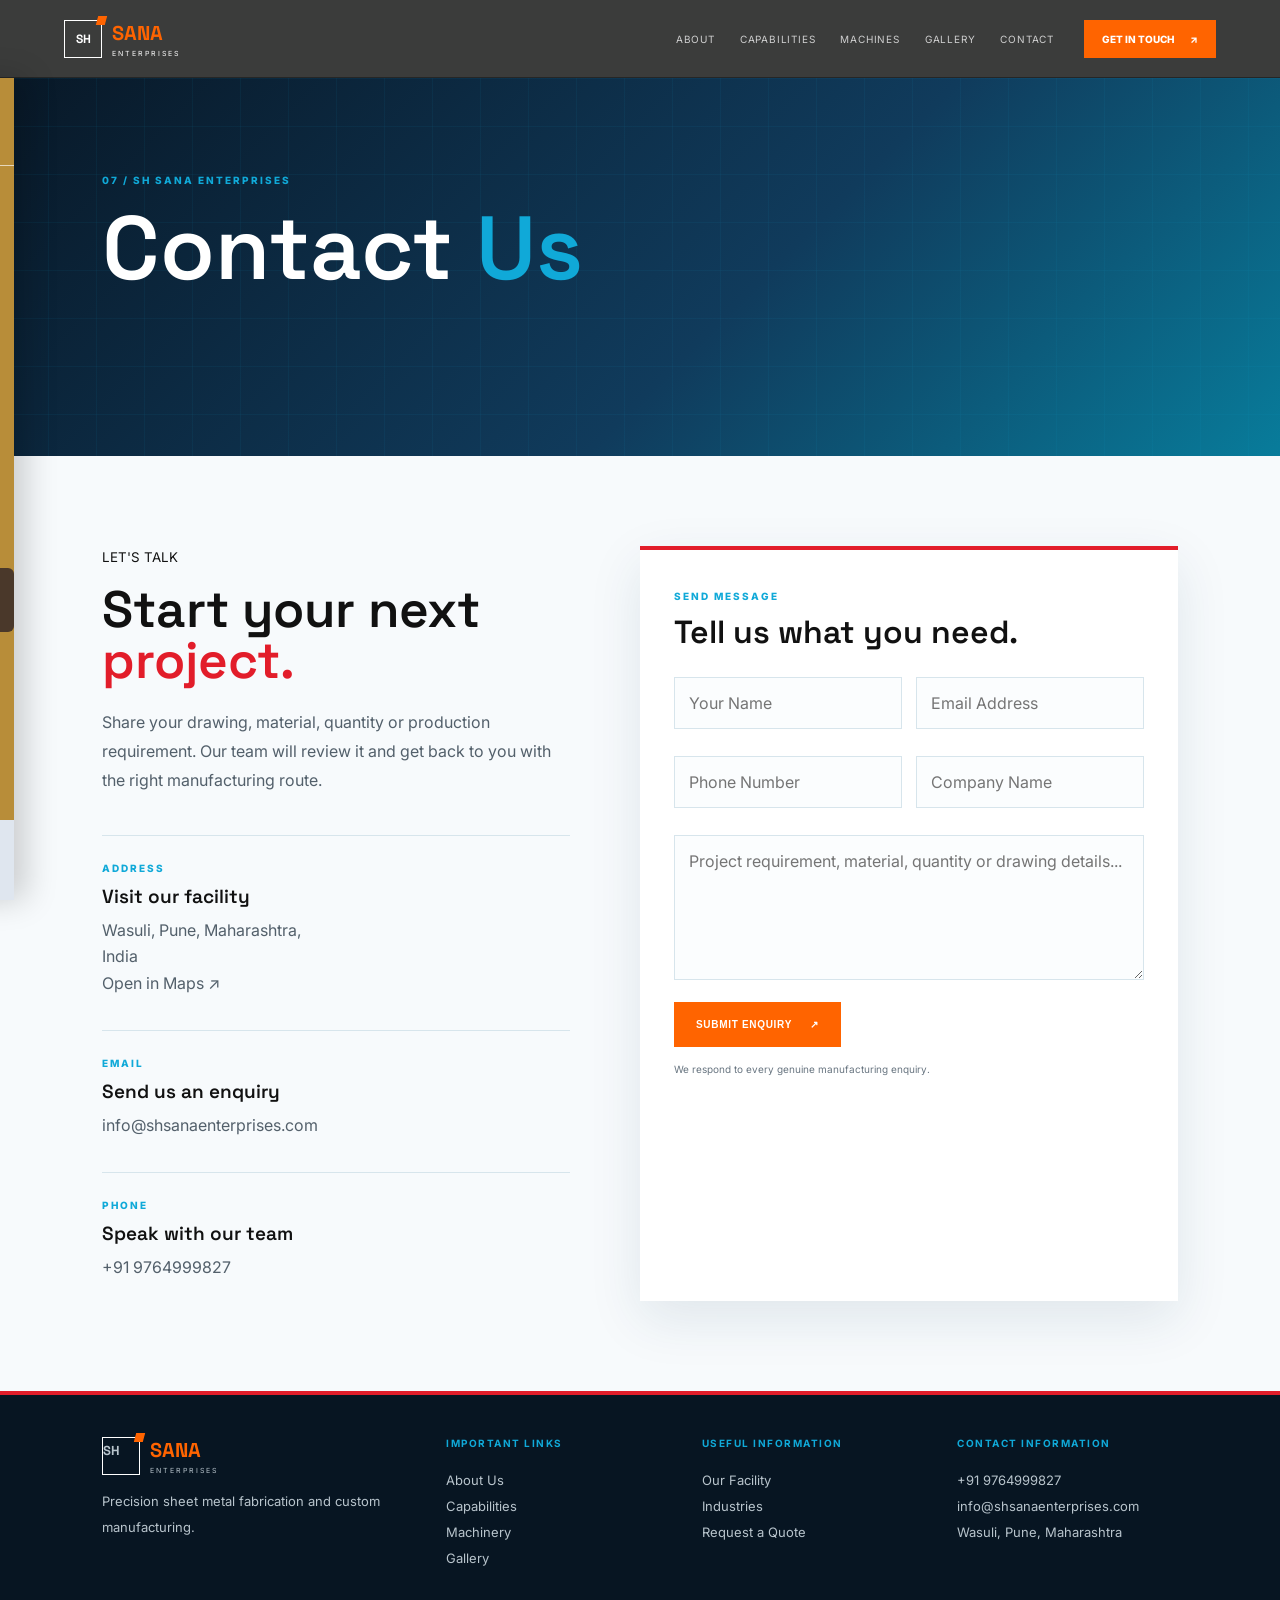
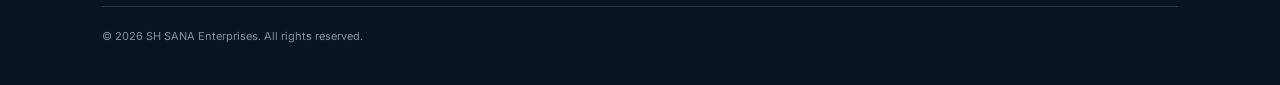
==== commit 5fd433e9: "Reveal sidebar on hover" ====
--- a/contact.html
+++ b/contact.html
@@ -22,7 +22,7 @@
   <button class="hamb" id="hamb" aria-label="Open navigation" aria-expanded="false">☰</button>
 </header>
 <div class="menu-overlay" id="menuOverlay"></div>
-<aside class="mobile-panel open" id="mobilePanel" aria-hidden="false">
+<aside class="mobile-panel" id="mobilePanel" aria-hidden="true">
   <div class="panel-language"><span>●</span><select aria-label="Select language"><option>Select Language</option><option>English</option><option>Hindi</option><option>Marathi</option></select></div>
   <nav class="panel-links">
     <a href="index.html#about"><span class="panel-icon">i</span>About Us</a><a href="index.html#facility"><span class="panel-icon">⌖</span>Location</a><a href="index.html#industries"><span class="panel-icon">●</span>Our Client</a>
--- a/styles.css
+++ b/styles.css
@@ -45,7 +45,9 @@
 	.mobile-panel.open{transform:translateX(0)}.menu-overlay.open{opacity:1;pointer-events:auto}
 	.panel-language{height:88px;border-bottom:1px solid rgba(255,255,255,.65);display:flex;align-items:center;gap:18px;padding:0 22px;font-size:19px}.panel-language select{min-width:126px;padding:11px 10px;border:0;border-radius:3px;background:#fff;color:#747474;font-size:12px}.panel-links{display:flex!important;flex-direction:column;gap:0!important;padding-top:15px}.panel-links a{display:flex;align-items:center;gap:14px;min-height:64px;padding:0 16px;color:#272b30!important;text-decoration:none!important;font-size:14px!important;font-weight:800;letter-spacing:.2px;text-transform:none!important}.panel-links a b{margin-left:auto;font-size:25px;font-weight:400}.panel-icon{display:grid;place-items:center;width:20px;font-size:18px;font-weight:900}.panel-service{margin-top:3px;background:#4a382a;color:#fff!important;border-radius:0 6px 6px 0}.panel-service .panel-icon{color:#fff}.panel-social{margin-top:auto;min-height:80px;background:#dfe6ef;display:flex;align-items:center;gap:18px;padding:0 14px}.panel-social a{display:grid;place-items:center;width:27px;height:27px;border-radius:50%;background:#343638;color:#fff;text-decoration:none;font:bold 16px Arial}.panel-social a:nth-child(3){border-radius:3px;font-size:13px}.panel-social a:last-child{border-radius:7px;font-size:13px}
 }
-.mobile-panel{display:flex;flex-direction:column;position:fixed;z-index:130;inset:78px auto 0 0;width:320px;background:#b88d39;color:#252a30;transform:translateX(0);box-shadow:12px 0 30px rgba(0,0,0,.18)}
+.mobile-panel{display:flex;flex-direction:column;position:fixed;z-index:130;inset:78px auto 0 0;width:320px;background:#b88d39;color:#252a30;transform:translateX(calc(-100% + 14px));transition:transform .3s ease;box-shadow:12px 0 30px rgba(0,0,0,.18)}
 .mobile-panel.open{transform:translateX(0)}.panel-language{height:88px;flex:none;border-bottom:1px solid rgba(255,255,255,.65);display:flex;align-items:center;gap:18px;padding:0 22px;font-size:19px}.panel-language select{min-width:126px;padding:11px 10px;border:0;border-radius:3px;background:#fff;color:#747474;font-size:12px}.panel-links{display:flex;flex-direction:column;gap:0;padding-top:15px}.panel-links a{display:flex;align-items:center;gap:14px;min-height:64px;padding:0 16px;color:#272b30;text-decoration:none;font-size:14px;font-weight:800;letter-spacing:.2px}.panel-links a b{margin-left:auto;font-size:25px;font-weight:400}.panel-icon{display:grid;place-items:center;width:20px;font-size:18px;font-weight:900}.panel-service{margin-top:3px;background:#4a382a;color:#fff!important;border-radius:0 6px 6px 0}.panel-service .panel-icon{color:#fff}.panel-social{margin-top:auto;min-height:80px;background:#dfe6ef;display:flex;align-items:center;gap:18px;padding:0 14px}.panel-social a{display:grid;place-items:center;width:27px;height:27px;border-radius:50%;background:#343638;color:#fff;text-decoration:none;font:bold 16px Arial}.panel-social a:nth-child(3){border-radius:3px;font-size:13px}.panel-social a:last-child{border-radius:7px;font-size:13px}.hamb{display:block;position:relative;z-index:141;cursor:pointer}
-@media(max-width:800px){.mobile-panel{inset:0 auto 0 0;width:min(320px,82vw)}.hamb{display:block}}
+.mobile-panel:hover,.mobile-panel:focus-within{transform:translateX(0)}
+@media(min-width:801px){.hamb{display:none}}
+@media(max-width:800px){.mobile-panel{inset:0 auto 0 0;width:min(320px,82vw);transform:translateX(-102%)}.hamb{display:block}}
 *{box-sizing:border-box}html{scroll-behavior:smooth}body{margin:0;background:#f4f4f1;color:#111;font-family:Inter,Arial,sans-serif;overflow-x:hidden}.grain{position:fixed;inset:0;z-index:100;pointer-events:none;opacity:.035;background-image:url("data:image/svg+xml,%3Csvg xmlns='http://www.w3.org/2000/svg' width='180' height='180'%3E%3Cfilter id='n'%3E%3CfeTurbulence type='fractalNoise' baseFrequency='.9' numOctaves='3'/%3E%3C/filter%3E%3Crect width='100%25' height='100%25' filter='url(%23n)'/%3E%3C/svg%3E")}.pointer{position:fixed;width:240px;height:240px;border-radius:50%;background:radial-gradient(circle,rgba(255,91,0,.13),transparent 68%);pointer-events:none;z-index:1;transform:translate(-50%,-50%)}a{color:inherit}.header{height:78px;position:fixed;z-index:90;inset:0 0 auto;display:flex;align-items:center;padding:0 5vw;background:rgba(7,8,8,.78);backdrop-filter:blur(18px);color:#fff;border-bottom:1px solid #252626}.logo{display:flex;align-items:center;gap:10px;text-decoration:none;margin-right:auto}.logo-box{width:38px;height:38px;border:1px solid #fff;display:grid;place-items:center;font:700 12px "Space Grotesk";position:relative}.logo-box i{position:absolute;width:9px;height:9px;background:#ff6400;right:-5px;top:-5px;transform:skew(-15deg)}.logo>span:last-child{display:flex;flex-direction:column;line-height:.85}.logo b{font:700 20px "Space Grotesk";color:#ff6400}.logo small{font-size:7px;letter-spacing:2px;margin-top:5px}.header nav{display:flex;gap:25px}.header nav a{font-size:10px;text-transform:uppercase;letter-spacing:.8px;text-decoration:none;color:#cfcfcf;transition:.2s}.header nav a:hover{color:#ff6400}.top-cta{margin-left:30px;background:#ff6400;color:#fff;text-decoration:none;padding:13px 18px;font-size:10px;font-weight:800;text-transform:uppercase}.top-cta span{margin-left:14px}.hamb{display:none;background:none;border:0;color:#fff;font-size:24px}.hero{min-height:100vh;background:#080909;color:#fff;position:relative;display:flex;align-items:center;padding:140px 7vw 80px;overflow:hidden}.hero:before{content:"";position:absolute;inset:0;background:radial-gradient(circle at 78% 50%,rgba(255,90,0,.18),transparent 28%),linear-gradient(90deg,#060707 25%,rgba(6,7,7,.84),#111 100%)}.hero-lines{position:absolute;inset:0;background-image:linear-gradient(rgba(255,255,255,.035) 1px,transparent 1px),linear-gradient(90deg,rgba(255,255,255,.035) 1px,transparent 1px);background-size:70px 70px;animation:moveGrid 20s linear infinite}.hero-content{position:relative;z-index:4;max-width:700px}.eyebrow,.section-title small,.facility-copy>small,.contact-copy>small{color:#ff6400;font-size:10px;font-weight:800;letter-spacing:2px}.eyebrow i{display:inline-block;width:28px;height:1px;background:#ff6400;vertical-align:middle;margin-right:8px}.hero h1{font:700 clamp(65px,8vw,115px) "Space Grotesk";line-height:.86;letter-spacing:-6px;margin:26px 0}.hero h1 em,.section-title em,.facility-copy em,.contact-copy em{font-style:normal;color:#ff6400}.hero-content>p{max-width:590px;color:#aaa;line-height:1.8;font-size:15px}.actions{display:flex;gap:12px;margin-top:32px}.btn{display:inline-flex;align-items:center;gap:18px;padding:17px 22px;border:1px solid transparent;text-decoration:none;text-transform:uppercase;font-size:10px;font-weight:800;letter-spacing:.7px;cursor:pointer}.btn.orange{background:#ff6400;color:#fff}.btn.outline{border-color:#4a4a4a;color:#fff;background:transparent}.btn:hover{transform:translateY(-3px)}.trust-row{display:flex;flex-wrap:wrap;gap:18px;margin-top:42px;color:#888;font-size:9px;letter-spacing:1.3px}.trust-row span:before{content:"✦";color:#ff6400;margin-right:7px}.hero-image{position:absolute;right:-2vw;top:15%;width:min(56vw,800px);height:680px;z-index:3}.hero-image img{position:absolute;width:76%;height:58%;object-fit:cover;right:4%;top:13%;filter:saturate(.72) contrast(1.1);clip-path:polygon(10% 0,100% 0,100% 86%,82% 100%,0 100%,0 14%);box-shadow:0 0 90px rgba(255,83,0,.12)}.hero-glow{position:absolute;right:15%;top:15%;width:65%;height:58%;background:#ff6400;filter:blur(120px);opacity:.14}.image-frame{position:absolute;right:5%;top:9%;width:76%;height:58%;border:1px solid rgba(255,100,0,.5);transform:translate(22px,20px)}.hero-spec{position:absolute;right:0;bottom:16%;border-left:2px solid #ff6400;padding-left:14px;display:flex;flex-direction:column}.hero-spec small{font-size:8px;letter-spacing:2px;color:#888}.hero-spec strong{font:700 52px "Space Grotesk";line-height:1}.hero-spec strong span{font-size:15px;color:#ff6400}.hero-spec em{font-size:8px;letter-spacing:2px;color:#aaa;font-style:normal}.scroll{position:absolute;bottom:25px;left:7vw;color:#777;font-size:9px;letter-spacing:2px}.scroll b{color:#ff6400;margin-left:10px}.stats{display:grid;grid-template-columns:repeat(4,1fr);background:#ff6400;color:#fff;padding:28px 7vw}.stats>div{display:flex;align-items:baseline;justify-content:center;gap:8px;border-right:1px solid rgba(255,255,255,.3)}.stats>div:last-child{border:0}.stats strong{font:700 clamp(30px,4vw,53px) "Space Grotesk"}.stats span{font-size:8px;letter-spacing:1.2px}.section{padding:125px 7vw}.section-title{display:grid;grid-template-columns:1fr 1fr;gap:60px;align-items:end;margin-bottom:58px}.section-title h2{font:700 clamp(52px,6.4vw,90px) "Space Grotesk";line-height:.9;letter-spacing:-5px;margin:20px 0 0}.section-title p{max-width:530px;color:#666;font-size:14px;line-height:1.9}.about-grid{display:grid;grid-template-columns:1.05fr .95fr;gap:18px}.about-visual{position:relative;min-height:530px;background:#222;overflow:hidden}.about-visual img{width:100%;height:100%;object-fit:cover;filter:grayscale(.25) contrast(1.1)}.about-visual:after{content:"";position:absolute;inset:0;background:linear-gradient(135deg,transparent 45%,rgba(255,91,0,.25))}.about-tag{position:absolute;z-index:2;left:28px;bottom:25px;color:#fff;border-left:2px solid #ff6400;padding-left:12px;font:500 14px "Space Grotesk";letter-spacing:1px}.about-tag b{color:#ff6400}.about-copy{display:grid;background:#ddd;gap:1px}.feature{background:#f4f4f1;padding:34px;display:grid;grid-template-columns:45px 1fr;gap:20px}.feature>b{color:#ff6400;font:600 12px "Space Grotesk"}.feature h3{font:600 22px "Space Grotesk";margin:0 0 8px}.feature p{margin:0;color:#777;font-size:12px;line-height:1.7}.dark{background:#0a0b0b;color:#fff}.dark .section-title p{color:#858585}.service-grid{display:grid;grid-template-columns:repeat(4,1fr);gap:1px;background:#333}.service{background:#0e0f0f;min-height:275px;padding:30px;position:relative;transition:.3s}.service:hover{background:#171818;transform:translateY(-5px)}.service>span{color:#666;font-size:9px}.service>b{display:block;color:#ff6400;font-size:40px;font-weight:400;margin:28px 0}.service h3{font:600 23px "Space Grotesk";margin:0 0 9px}.service p{color:#888;font-size:12px;line-height:1.65;max-width:250px}.service a{position:absolute;bottom:27px;color:#ff6400;font-size:9px;text-transform:uppercase;text-decoration:none}.machine-grid{display:grid;grid-template-columns:repeat(3,1fr);gap:18px}.machine{background:#fff;border:1px solid #ddd;overflow:hidden;transition:.35s}.machine:hover{transform:translateY(-6px);box-shadow:0 25px 60px rgba(0,0,0,.12)}.machine-photo{height:320px;background:#ddd;overflow:hidden}.machine-photo img{width:100%;height:100%;object-fit:cover;transition:.7s;filter:saturate(.8)}.machine:hover .machine-photo img{transform:scale(1.06);filter:saturate(1)}.machine>div:last-child{padding:27px}.machine small{color:#ff6400;font-size:9px;letter-spacing:1.5px}.machine h3{font:700 28px "Space Grotesk";margin:8px 0}.machine p{color:#777;font-size:12px;line-height:1.7;margin:0}.facility{display:grid;grid-template-columns:.8fr 1.2fr;min-height:680px}.facility-copy{padding:120px 7vw}.facility-copy h2,.contact-copy h2{font:700 clamp(58px,7vw,100px) "Space Grotesk";line-height:.88;letter-spacing:-5px;margin:25px 0}.facility-copy>p,.contact-copy>p{color:#888;line-height:1.8;max-width:450px}.facility-list{display:flex;flex-direction:column;gap:12px;margin-top:45px}.facility-list span{font-size:9px;letter-spacing:1.5px;color:#ddd}.facility-list span:before{content:"—";color:#ff6400;margin-right:10px}.facility-photo{position:relative;overflow:hidden;background:#222}.facility-photo img{width:100%;height:100%;object-fit:cover;filter:grayscale(.2) contrast(1.1)}.facility-overlay{position:absolute;inset:0;background:linear-gradient(90deg,#0a0b0b 0%,transparent 35%,rgba(255,91,0,.18) 100%)}.coordinate{position:absolute;right:7%;top:12%;color:#fff;border-left:2px solid #ff6400;padding-left:12px;font:600 16px "Space Grotesk"}.coordinate b{color:#ff6400}.industry-grid{display:grid;grid-template-columns:repeat(4,1fr);gap:1px;background:#ccc}.industry{background:#f4f4f1;min-height:270px;padding:30px;position:relative;border:1px solid transparent;transition:.3s}.industry:hover{background:#fff;border-color:#ff6400;transform:translateY(-5px)}.industry>span{font-size:9px;color:#999}.industry h3{font:600 29px "Space Grotesk";margin:75px 0 8px;max-width:210px}.industry p{font-size:12px;color:#777;line-height:1.6;margin:0}.industry>b{position:absolute;right:24px;top:24px;color:#ff6400}.ticker{background:#ff6400;color:#fff;overflow:hidden;white-space:nowrap;padding:22px 0}.ticker div{display:inline-block;font:700 18px "Space Grotesk";letter-spacing:2px;animation:marquee 22s linear infinite}.ticker i{font-style:normal;margin:0 32px}.gallery-grid{display:grid;grid-template-columns:1.4fr .8fr .8fr;grid-template-rows:270px 270px;gap:10px}.g{margin:0;overflow:hidden;position:relative;background:#222}.g:first-child{grid-row:span 2}.g img{width:100%;height:100%;object-fit:cover;transition:.8s;filter:grayscale(.15) contrast(1.08)}.g:hover img{transform:scale(1.08);filter:grayscale(0)}.contact{display:grid;grid-template-columns:1fr 1fr;gap:80px;padding:125px 7vw}.contact-info{display:flex;flex-direction:column;gap:10px;margin-top:45px}.contact-info a,.contact-info span{color:#ddd;text-decoration:none;font-size:14px}.quote-form{background:#141515;border:1px solid #292a2a;padding:36px}.two{display:grid;grid-template-columns:1fr 1fr;gap:10px;margin-bottom:10px}.quote-form input,.quote-form textarea{width:100%;border:1px solid #333;background:#0d0e0e;color:#fff;padding:16px;font:inherit;font-size:12px;outline:none}.quote-form input:focus,.quote-form textarea:focus{border-color:#ff6400}.quote-form textarea{height:165px;resize:vertical;margin-bottom:14px}.quote-form>small{display:block;color:#666;font-size:9px;margin-top:13px;line-height:1.5}footer{background:#060707;color:#fff;padding:60px 7vw 20px;display:grid;grid-template-columns:1.4fr .7fr 1fr 1fr;gap:50px}.foot-brand p{color:#777;font-size:11px;line-height:1.7;max-width:280px;margin-top:18px}footer h4{font-size:9px;letter-spacing:1.5px;color:#ff6400;margin:0 0 18px}footer a,footer span,footer p{display:block;color:#888;text-decoration:none;font-size:11px;line-height:2}.footer-link{color:#fff!important;border-bottom:1px solid #ff6400;display:inline-block!important}.copyright{grid-column:1/-1;border-top:1px solid #222;padding-top:18px;color:#555;font-size:9px}.reveal{opacity:0;transform:translateY(35px);transition:opacity .8s ease,transform .8s cubic-bezier(.2,.7,.2,1)}.reveal.visible{opacity:1;transform:none}@keyframes moveGrid{to{background-position:70px 70px}}@keyframes marquee{to{transform:translateX(-50%)}}@media(max-width:1050px){.header nav{gap:13px}.header nav a{font-size:8px}.hero-image{right:-20%;opacity:.5}.service-grid{grid-template-columns:repeat(2,1fr)}.industry-grid{grid-template-columns:repeat(2,1fr)}.machine-grid{grid-template-columns:1fr}}@media(max-width:760px){.pointer{display:none}.header{padding:0 20px}.header nav,.top-cta{display:none}.hamb{display:block}.header nav.open{display:flex;position:absolute;top:78px;left:0;right:0;background:#090a0a;padding:24px;flex-direction:column;gap:18px}.header nav.open a{font-size:10px}.hero{padding:135px 24px 80px;min-height:850px}.hero h1{font-size:65px;letter-spacing:-4px}.hero-image{right:-55%;top:38%;width:760px;opacity:.32}.stats{grid-template-columns:repeat(2,1fr);padding:18px}.stats>div{padding:15px 3px;flex-direction:column;align-items:center}.stats>div:nth-child(2){border-right:0}.stats>div:nth-child(-n+2){border-bottom:1px solid rgba(255,255,255,.3)}.section{padding:80px 24px}.section-title{grid-template-columns:1fr;gap:25px;margin-bottom:40px}.section-title h2{font-size:55px;letter-spacing:-3px}.about-grid{grid-template-columns:1fr}.about-visual{min-height:430px}.service-grid{grid-template-columns:1fr}.service{min-height:245px}.facility{grid-template-columns:1fr}.facility-copy{padding:80px 24px}.facility-photo{min-height:430px}.industry-grid{grid-template-columns:1fr}.gallery-grid{grid-template-columns:1fr 1fr;grid-template-rows:210px 210px 210px}.g:first-child{grid-row:span 2}.contact{grid-template-columns:1fr;padding:80px 24px;gap:40px}.two{grid-template-columns:1fr}footer{grid-template-columns:1fr 1fr;padding:50px 24px;gap:35px}.foot-brand{grid-column:1/-1}.copyright{grid-column:1/-1}.trust-row{gap:10px}.actions{flex-direction:column;align-items:flex-start}}
